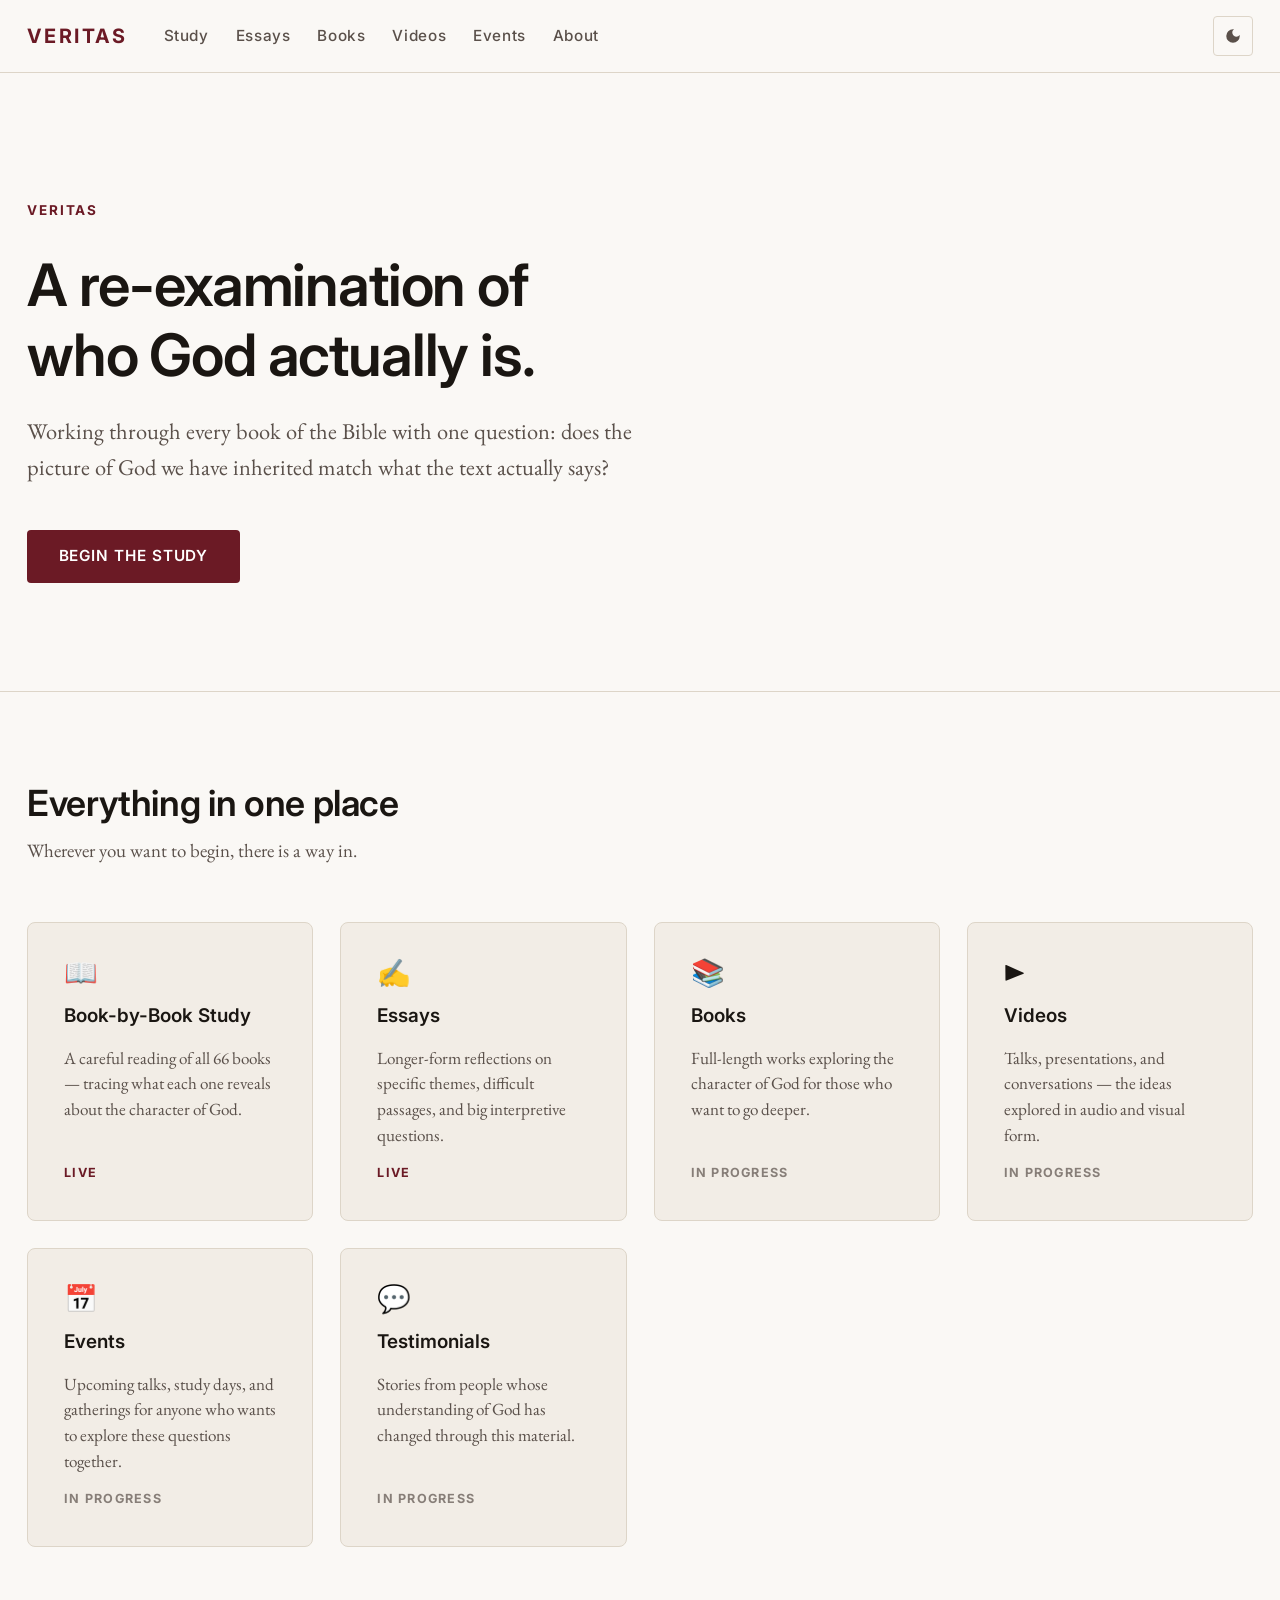
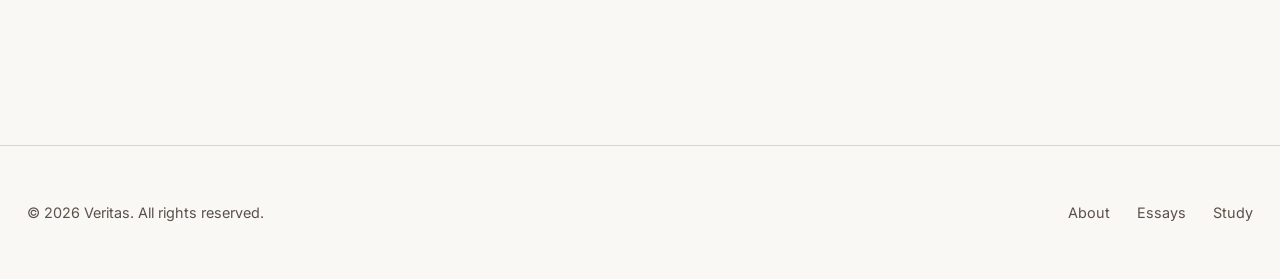
==== site/index.html @ 3d42f950 "Add initial site structure with theme toggle, study page, and styles - Implemented theme toggle func" ====
<!DOCTYPE html>
<html lang="en">
<head>
  <meta charset="UTF-8" />
  <meta name="viewport" content="width=device-width, initial-scale=1.0" />
  <title>Veritas — A re-examination of who God actually is</title>
  <meta name="description" content="A re-examination of who God actually is. Book-by-book exploration, essays, and resources drawn from a lifetime of study." />
  <link rel="preconnect" href="https://fonts.googleapis.com" />
  <link rel="preconnect" href="https://fonts.gstatic.com" crossorigin />
  <link href="https://fonts.googleapis.com/css2?family=EB+Garamond:ital,wght@0,400;0,500;0,700;1,400;1,500&family=Inter:wght@400;500;600;700&display=swap" rel="stylesheet" />
  <link rel="stylesheet" href="styles.css" />
  <script src="script.js" defer></script>
</head>
<body>

  <header class="site-header">
    <div class="container">
      <a href="index.html" class="site-logo">Veritas</a>
      <nav class="site-nav" aria-label="Main navigation">
        <a href="study/index.html">Study</a>
        <a href="essays/index.html">Essays</a>
        <a href="books/index.html">Books</a>
        <a href="videos/index.html">Videos</a>
        <a href="events/index.html">Events</a>
        <a href="about.html">About</a>
        <span class="nav-spacer"></span>
      </nav>
      <button class="theme-toggle" aria-label="Switch to dark mode">
        <svg class="icon-sun" xmlns="http://www.w3.org/2000/svg" viewBox="0 0 24 24" style="display:none"><path d="M12 17a5 5 0 1 0 0-10 5 5 0 0 0 0 10zm0 2a1 1 0 0 1 1 1v1a1 1 0 0 1-2 0v-1a1 1 0 0 1 1-1zm0-16a1 1 0 0 1 1 1v1a1 1 0 0 1-2 0V4a1 1 0 0 1 1-1zm9 8a1 1 0 0 1-1 1h-1a1 1 0 0 1 0-2h1a1 1 0 0 1 1 1zM4 12a1 1 0 0 1-1 1H2a1 1 0 0 1 0-2h1a1 1 0 0 1 1 1zm14.95 5.364a1 1 0 0 1-1.414 1.414l-.707-.707a1 1 0 1 1 1.414-1.414l.707.707zM6.757 7.05A1 1 0 0 1 5.343 5.636l.707-.707A1 1 0 1 1 7.464 6.34l-.707.707zm11.193 0-.707-.707a1 1 0 1 1 1.414-1.414l.707.707A1 1 0 0 1 17.95 7.05zM5.343 18.364 6.05 17.657a1 1 0 1 1 1.414 1.414l-.707.707a1 1 0 0 1-1.414-1.414z"/></svg>
        <svg class="icon-moon" xmlns="http://www.w3.org/2000/svg" viewBox="0 0 24 24"><path d="M12 3a9 9 0 1 0 9 9c0-.46-.04-.92-.1-1.36a5.389 5.389 0 0 1-4.4 2.26 5.403 5.403 0 0 1-3.14-9.8c-.44-.06-.9-.1-1.36-.1z"/></svg>
      </button>
      <button class="nav-hamburger" aria-label="Open menu" aria-expanded="false">
        <svg xmlns="http://www.w3.org/2000/svg" width="18" height="18" viewBox="0 0 24 24" fill="none" stroke="currentColor" stroke-width="2" stroke-linecap="round"><line x1="3" y1="6" x2="21" y2="6"/><line x1="3" y1="12" x2="21" y2="12"/><line x1="3" y1="18" x2="21" y2="18"/></svg>
      </button>
    </div>
  </header>

  <main>

    <!-- Hero -->
    <section class="hero">
      <div class="container">
        <p class="hero-eyebrow">Veritas</p>
        <h1 class="hero-title">A re-examination of<br>who God actually is.</h1>
        <p class="hero-sub">Working through every book of the Bible with one question: does the picture of God we have inherited match what the text actually says?</p>
        <a href="study/index.html" class="btn btn-primary">Begin the Study</a>
      </div>
    </section>

    <!-- Sections grid -->
    <section class="sections-grid">
      <div class="container">
        <h2>Everything in one place</h2>
        <p class="sections-intro">Wherever you want to begin, there is a way in.</p>
        <div class="cards">

          <a class="card" href="study/index.html">
            <span class="card-icon">📖</span>
            <span class="card-title">Book-by-Book Study</span>
            <span class="card-desc">A careful reading of all 66 books — tracing what each one reveals about the character of God.</span>
            <span class="card-badge live">Live</span>
          </a>

          <a class="card" href="essays/index.html">
            <span class="card-icon">✍️</span>
            <span class="card-title">Essays</span>
            <span class="card-desc">Longer-form reflections on specific themes, difficult passages, and big interpretive questions.</span>
            <span class="card-badge live">Live</span>
          </a>

          <a class="card" href="books/index.html">
            <span class="card-icon">📚</span>
            <span class="card-title">Books</span>
            <span class="card-desc">Full-length works exploring the character of God for those who want to go deeper.</span>
            <span class="card-badge">In progress</span>
          </a>

          <a class="card" href="videos/index.html">
            <span class="card-icon">▶️</span>
            <span class="card-title">Videos</span>
            <span class="card-desc">Talks, presentations, and conversations — the ideas explored in audio and visual form.</span>
            <span class="card-badge">In progress</span>
          </a>

          <a class="card" href="events/index.html">
            <span class="card-icon">📅</span>
            <span class="card-title">Events</span>
            <span class="card-desc">Upcoming talks, study days, and gatherings for anyone who wants to explore these questions together.</span>
            <span class="card-badge">In progress</span>
          </a>

          <a class="card" href="testimonials/index.html">
            <span class="card-icon">💬</span>
            <span class="card-title">Testimonials</span>
            <span class="card-desc">Stories from people whose understanding of God has changed through this material.</span>
            <span class="card-badge">In progress</span>
          </a>

        </div>
      </div>
    </section>

  </main>

  <footer class="site-footer">
    <div class="container">
      <span>© 2026 Veritas. All rights reserved.</span>
      <nav class="footer-links" aria-label="Footer navigation">
        <a href="about.html">About</a>
        <a href="essays/index.html">Essays</a>
        <a href="study/index.html">Study</a>
      </nav>
    </div>
  </footer>

</body>
</html>
---- site/styles.css ----
/* ============================================================
   Veritas — Global Stylesheet
   ============================================================ */

/* --- Tokens ------------------------------------------------- */
:root {
  --accent:        #6B1A25;
  --accent-light:  #8f2535;
  --bg:            #faf8f5;
  --bg-card:       #f2ede6;
  --text:          #1a1612;
  --text-muted:    #5a504a;
  --border:        #ddd5c8;
  --link:          #6B1A25;
  --font-body:     'EB Garamond', Georgia, serif;
  --font-head:     'Inter', system-ui, sans-serif;
  --max-w:         72rem;
  --radius:        4px;
  --transition:    0.2s ease;
}

[data-theme="dark"] {
  --bg:            #110e0b;
  --bg-card:       #1c1712;
  --text:          #ede8e0;
  --text-muted:    #9e9186;
  --border:        #2e2820;
  --link:          #c4606e;
  --accent:        #c4606e;
  --accent-light:  #e07580;
}

/* --- Reset -------------------------------------------------- */
*, *::before, *::after { box-sizing: border-box; margin: 0; padding: 0; }

html {
  font-size: 18px;
  scroll-behavior: smooth;
  -webkit-text-size-adjust: 100%;
}

body {
  font-family: var(--font-body);
  background: var(--bg);
  color: var(--text);
  line-height: 1.75;
  transition: background var(--transition), color var(--transition);
}

img { max-width: 100%; display: block; }
ul, ol { list-style: none; }

/* --- Typography --------------------------------------------- */
h1, h2, h3, h4, h5, h6 {
  font-family: var(--font-head);
  font-weight: 600;
  line-height: 1.2;
  color: var(--text);
}

h1 { font-size: clamp(2rem, 5vw, 3.25rem); letter-spacing: -0.02em; }
h2 { font-size: clamp(1.4rem, 3vw, 2rem);   letter-spacing: -0.01em; }
h3 { font-size: 1.25rem; }
h4 { font-size: 1rem; text-transform: uppercase; letter-spacing: 0.08em; font-weight: 700; }

p { margin-bottom: 1.2em; }
p:last-child { margin-bottom: 0; }

a {
  color: var(--link);
  text-decoration: none;
  border-bottom: 1px solid transparent;
  transition: border-color var(--transition), color var(--transition);
}
a:hover { border-bottom-color: var(--link); }

strong { font-weight: 700; }
em { font-style: italic; }

blockquote {
  border-left: 3px solid var(--accent);
  padding: 0.5em 0 0.5em 1.5em;
  color: var(--text-muted);
  font-style: italic;
  margin: 2em 0;
}

/* --- Layout helpers ----------------------------------------- */
.container {
  width: 100%;
  max-width: var(--max-w);
  margin-inline: auto;
  padding-inline: 1.5rem;
}

.prose {
  max-width: 42rem;
}

/* --- Site header -------------------------------------------- */
.site-header {
  border-bottom: 1px solid var(--border);
  position: sticky;
  top: 0;
  z-index: 100;
  background: var(--bg);
  backdrop-filter: blur(8px);
  transition: background var(--transition), border-color var(--transition);
}

.site-header .container {
  display: flex;
  align-items: center;
  gap: 2rem;
  height: 4rem;
}

.site-logo {
  font-family: var(--font-head);
  font-size: 1.1rem;
  font-weight: 700;
  letter-spacing: 0.12em;
  text-transform: uppercase;
  color: var(--accent);
  text-decoration: none;
  border: none;
  flex-shrink: 0;
}
.site-logo:hover { border: none; opacity: 0.8; }

.site-nav {
  display: flex;
  gap: 1.5rem;
  align-items: center;
  flex: 1;
}

.site-nav a {
  font-family: var(--font-head);
  font-size: 0.85rem;
  font-weight: 500;
  letter-spacing: 0.04em;
  color: var(--text-muted);
  border: none;
  transition: color var(--transition);
}
.site-nav a:hover,
.site-nav a[aria-current="page"] { color: var(--text); border: none; }

.nav-spacer { flex: 1; }

/* Theme toggle */
.theme-toggle {
  background: none;
  border: 1px solid var(--border);
  border-radius: var(--radius);
  width: 2.2rem;
  height: 2.2rem;
  display: grid;
  place-items: center;
  cursor: pointer;
  color: var(--text-muted);
  transition: border-color var(--transition), color var(--transition), background var(--transition);
  flex-shrink: 0;
}
.theme-toggle:hover { border-color: var(--accent); color: var(--accent); background: var(--bg-card); }
.theme-toggle svg { width: 1rem; height: 1rem; fill: currentColor; }

/* Mobile nav */
.nav-hamburger {
  display: none;
  background: none;
  border: 1px solid var(--border);
  border-radius: var(--radius);
  width: 2.2rem;
  height: 2.2rem;
  place-items: center;
  cursor: pointer;
  color: var(--text-muted);
}

/* --- Site footer -------------------------------------------- */
.site-footer {
  border-top: 1px solid var(--border);
  padding: 3rem 0;
  margin-top: 6rem;
  font-family: var(--font-head);
  font-size: 0.8rem;
  color: var(--text-muted);
}

.site-footer .container {
  display: flex;
  justify-content: space-between;
  align-items: center;
  flex-wrap: wrap;
  gap: 1rem;
}

.footer-links {
  display: flex;
  gap: 1.5rem;
}

.footer-links a {
  color: var(--text-muted);
  font-size: 0.8rem;
  border: none;
}
.footer-links a:hover { color: var(--text); border: none; }

/* --- Hero (home) -------------------------------------------- */
.hero {
  padding: 7rem 0 6rem;
  border-bottom: 1px solid var(--border);
}

.hero-eyebrow {
  font-family: var(--font-head);
  font-size: 0.75rem;
  font-weight: 700;
  letter-spacing: 0.14em;
  text-transform: uppercase;
  color: var(--accent);
  margin-bottom: 1.5rem;
}

.hero-title {
  margin-bottom: 1.25rem;
}

.hero-sub {
  font-size: 1.25rem;
  color: var(--text-muted);
  max-width: 34rem;
  margin-bottom: 2.5rem;
  line-height: 1.6;
}

.btn {
  display: inline-block;
  font-family: var(--font-head);
  font-size: 0.85rem;
  font-weight: 600;
  letter-spacing: 0.06em;
  text-transform: uppercase;
  padding: 0.75rem 1.75rem;
  border-radius: var(--radius);
  border: none;
  cursor: pointer;
  transition: background var(--transition), color var(--transition), opacity var(--transition);
}

.btn-primary {
  background: var(--accent);
  color: #fff;
}
.btn-primary:hover { background: var(--accent-light); border: none; color: #fff; }

.btn-ghost {
  background: transparent;
  border: 1px solid var(--border);
  color: var(--text);
}
.btn-ghost:hover { border-color: var(--text); }

/* --- Section cards (home) ----------------------------------- */
.sections-grid {
  padding: 5rem 0;
}

.sections-grid h2 {
  margin-bottom: 0.5rem;
}

.sections-intro {
  color: var(--text-muted);
  margin-bottom: 3rem;
  font-size: 1.05rem;
}

.cards {
  display: grid;
  grid-template-columns: repeat(auto-fill, minmax(260px, 1fr));
  gap: 1.5rem;
}

.card {
  background: var(--bg-card);
  border: 1px solid var(--border);
  border-radius: calc(var(--radius) * 2);
  padding: 2rem;
  display: flex;
  flex-direction: column;
  gap: 0.75rem;
  transition: border-color var(--transition), box-shadow var(--transition);
  text-decoration: none;
  color: inherit;
}
.card:hover {
  border-color: var(--accent);
  box-shadow: 0 4px 24px rgba(0,0,0,0.06);
  color: inherit;
  border-bottom-color: var(--accent);
}

.card-icon {
  font-size: 1.5rem;
  line-height: 1;
}

.card-title {
  font-family: var(--font-head);
  font-size: 1.05rem;
  font-weight: 600;
  color: var(--text);
}

.card-desc {
  font-size: 0.95rem;
  color: var(--text-muted);
  line-height: 1.5;
  flex: 1;
}

.card-badge {
  font-family: var(--font-head);
  font-size: 0.7rem;
  font-weight: 700;
  letter-spacing: 0.1em;
  text-transform: uppercase;
  color: var(--text-muted);
  opacity: 0.7;
}

.card-badge.live { color: var(--accent); opacity: 1; }

/* --- Page header (inner pages) ------------------------------ */
.page-header {
  padding: 5rem 0 4rem;
  border-bottom: 1px solid var(--border);
}

.page-header .eyebrow {
  font-family: var(--font-head);
  font-size: 0.75rem;
  font-weight: 700;
  letter-spacing: 0.14em;
  text-transform: uppercase;
  color: var(--accent);
  margin-bottom: 1rem;
}

/* --- Study page -------------------------------------------- */
.study-intro {
  padding: 3rem 0 1rem;
  max-width: 42rem;
}

.testament-block {
  padding: 3rem 0;
  border-top: 1px solid var(--border);
}

.testament-label {
  font-family: var(--font-head);
  font-size: 0.7rem;
  font-weight: 700;
  letter-spacing: 0.14em;
  text-transform: uppercase;
  color: var(--text-muted);
  margin-bottom: 2rem;
}

.book-grid {
  display: grid;
  grid-template-columns: repeat(auto-fill, minmax(180px, 1fr));
  gap: 1rem;
}

.book-item {
  display: flex;
  align-items: center;
  gap: 0.75rem;
  padding: 0.9rem 1.1rem;
  background: var(--bg-card);
  border: 1px solid var(--border);
  border-radius: var(--radius);
  font-family: var(--font-head);
  font-size: 0.9rem;
  font-weight: 500;
  color: var(--text);
  text-decoration: none;
  transition: border-color var(--transition), color var(--transition);
}
.book-item:hover { border-color: var(--accent); color: var(--accent); border-bottom-color: var(--accent); }

.book-item.available::after {
  content: '';
  width: 6px;
  height: 6px;
  border-radius: 50%;
  background: var(--accent);
  margin-left: auto;
  flex-shrink: 0;
}

/* --- Essays page ------------------------------------------- */
.essays-list {
  padding: 3rem 0;
}

.essay-item {
  padding: 2.5rem 0;
  border-bottom: 1px solid var(--border);
  display: grid;
  grid-template-columns: 1fr auto;
  gap: 1rem 2rem;
  align-start: start;
}
.essay-item:first-child { border-top: 1px solid var(--border); }

.essay-meta {
  font-family: var(--font-head);
  font-size: 0.75rem;
  font-weight: 600;
  letter-spacing: 0.08em;
  text-transform: uppercase;
  color: var(--text-muted);
  margin-bottom: 0.5rem;
}

.essay-title {
  font-size: 1.35rem;
  margin-bottom: 0.6rem;
}

.essay-title a {
  color: var(--text);
  border: none;
}
.essay-title a:hover { color: var(--accent); border: none; }

.essay-excerpt {
  color: var(--text-muted);
  font-size: 1rem;
}

/* --- Essay article ----------------------------------------- */
.article-wrap {
  padding: 4rem 0 6rem;
}

.article-header {
  max-width: 42rem;
  margin-bottom: 3rem;
  padding-bottom: 3rem;
  border-bottom: 1px solid var(--border);
}

.article-header .eyebrow {
  font-family: var(--font-head);
  font-size: 0.75rem;
  font-weight: 700;
  letter-spacing: 0.14em;
  text-transform: uppercase;
  color: var(--accent);
  margin-bottom: 1rem;
}

.article-title {
  margin-bottom: 1rem;
}

.article-byline {
  font-family: var(--font-head);
  font-size: 0.85rem;
  color: var(--text-muted);
}

.article-body {
  max-width: 42rem;
  font-size: 1.1rem;
  line-height: 1.85;
}

.article-body h2 {
  margin-top: 2.5em;
  margin-bottom: 0.75em;
}

.article-body h3 {
  margin-top: 2em;
  margin-bottom: 0.5em;
}

.article-body p { margin-bottom: 1.4em; }

/* --- Scaffolded page --------------------------------------- */
.scaffold-wrap {
  padding: 6rem 0;
  text-align: center;
}

.scaffold-icon {
  font-size: 3rem;
  margin-bottom: 1.5rem;
}

.scaffold-wrap h2 {
  margin-bottom: 0.75rem;
}

.scaffold-wrap p {
  color: var(--text-muted);
  max-width: 28rem;
  margin-inline: auto;
}

/* --- About ------------------------------------------------- */
.about-wrap {
  padding: 4rem 0 6rem;
}

.about-body {
  max-width: 42rem;
  font-size: 1.1rem;
  line-height: 1.85;
}

.about-body h2 {
  margin-top: 2.5em;
  margin-bottom: 0.75em;
}

.about-body p { margin-bottom: 1.4em; }

/* --- Responsive -------------------------------------------- */
@media (max-width: 640px) {
  .site-nav a:not(.nav-home) { display: none; }
  .nav-hamburger { display: grid; }

  .hero { padding: 4rem 0 3.5rem; }
  .hero-sub { font-size: 1.1rem; }

  .essay-item { grid-template-columns: 1fr; }

  .site-footer .container { flex-direction: column; align-items: flex-start; }
}
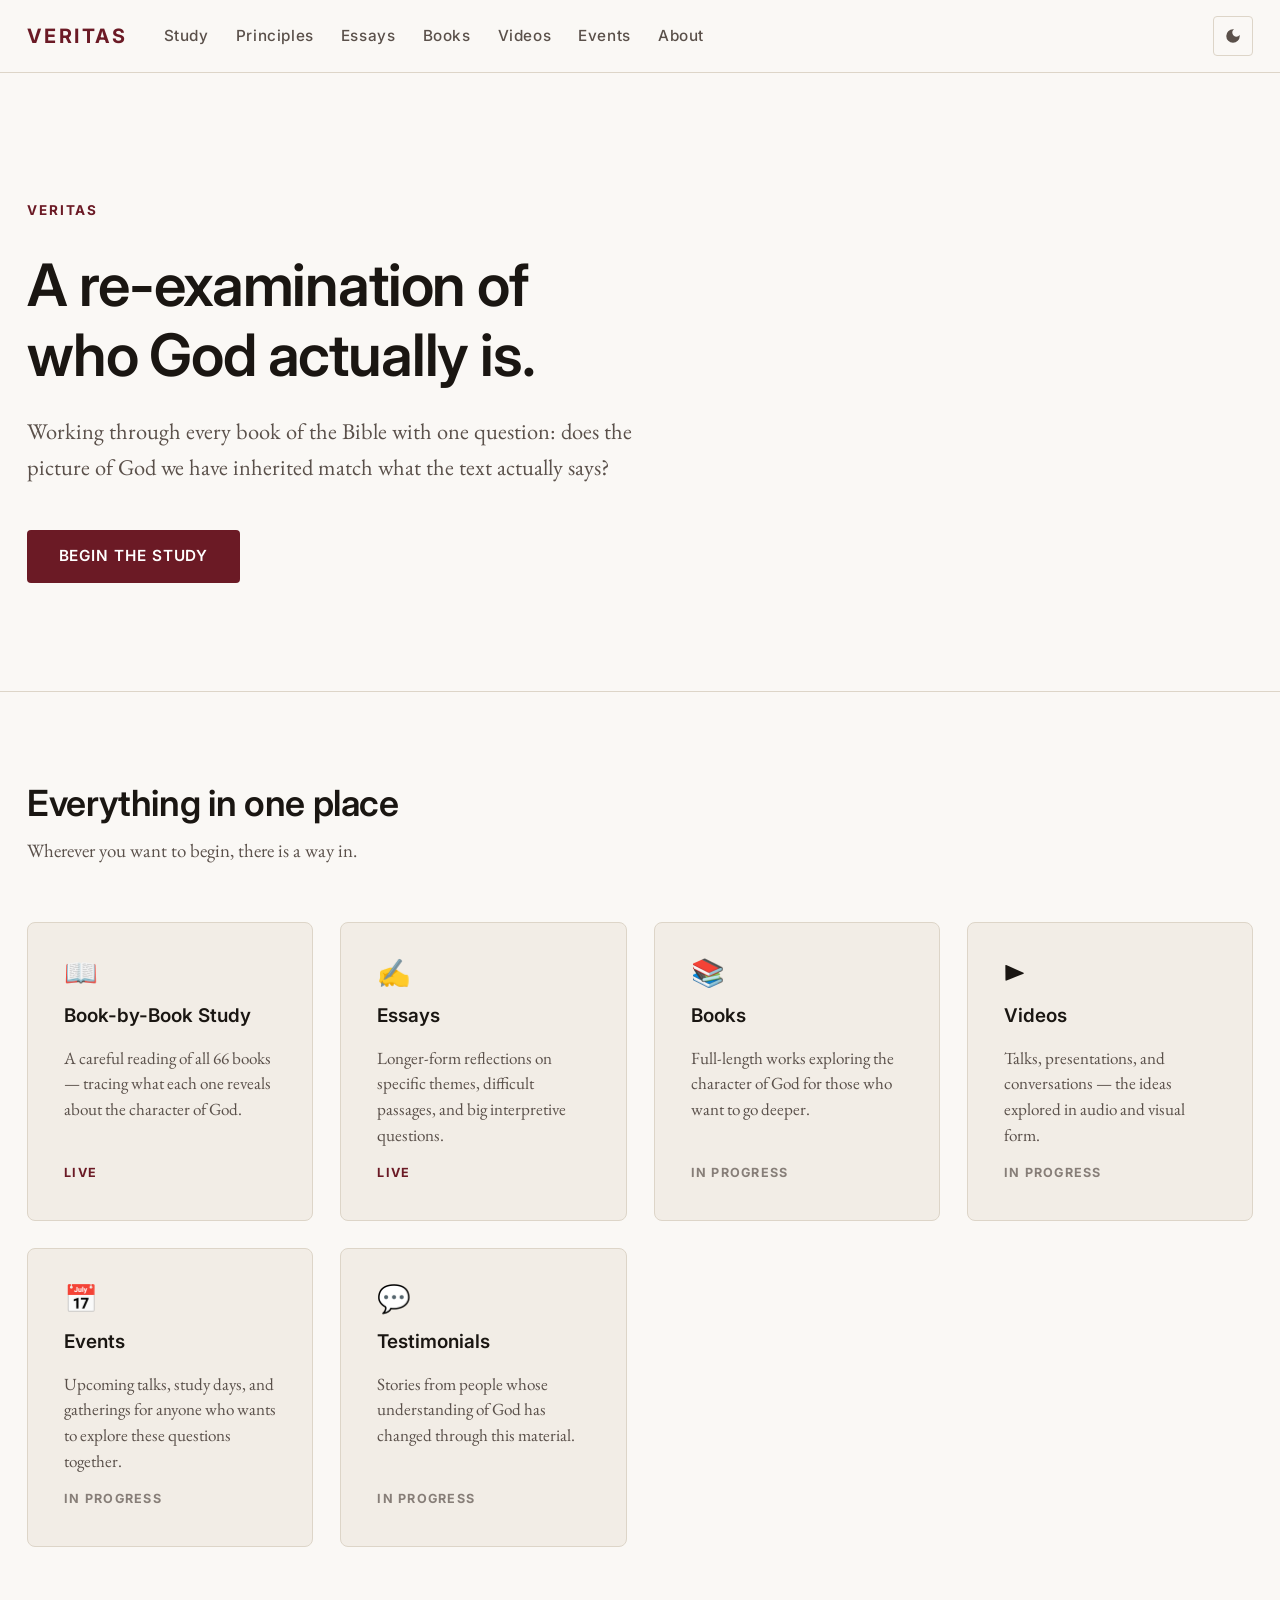
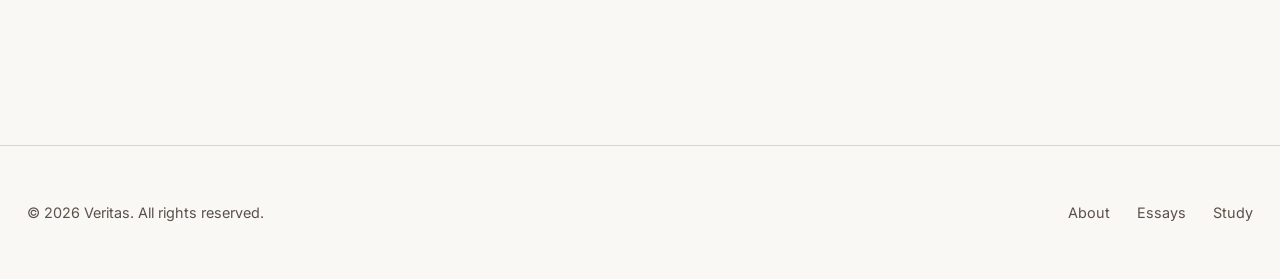
==== commit 70c055f8: "post" ====
--- a/site/index.html
+++ b/site/index.html
@@ -13,27 +13,7 @@
 </head>
 <body>
 
-  <header class="site-header">
-    <div class="container">
-      <a href="index.html" class="site-logo">Veritas</a>
-      <nav class="site-nav" aria-label="Main navigation">
-        <a href="study/index.html">Study</a>
-        <a href="essays/index.html">Essays</a>
-        <a href="books/index.html">Books</a>
-        <a href="videos/index.html">Videos</a>
-        <a href="events/index.html">Events</a>
-        <a href="about.html">About</a>
-        <span class="nav-spacer"></span>
-      </nav>
-      <button class="theme-toggle" aria-label="Switch to dark mode">
-        <svg class="icon-sun" xmlns="http://www.w3.org/2000/svg" viewBox="0 0 24 24" style="display:none"><path d="M12 17a5 5 0 1 0 0-10 5 5 0 0 0 0 10zm0 2a1 1 0 0 1 1 1v1a1 1 0 0 1-2 0v-1a1 1 0 0 1 1-1zm0-16a1 1 0 0 1 1 1v1a1 1 0 0 1-2 0V4a1 1 0 0 1 1-1zm9 8a1 1 0 0 1-1 1h-1a1 1 0 0 1 0-2h1a1 1 0 0 1 1 1zM4 12a1 1 0 0 1-1 1H2a1 1 0 0 1 0-2h1a1 1 0 0 1 1 1zm14.95 5.364a1 1 0 0 1-1.414 1.414l-.707-.707a1 1 0 1 1 1.414-1.414l.707.707zM6.757 7.05A1 1 0 0 1 5.343 5.636l.707-.707A1 1 0 1 1 7.464 6.34l-.707.707zm11.193 0-.707-.707a1 1 0 1 1 1.414-1.414l.707.707A1 1 0 0 1 17.95 7.05zM5.343 18.364 6.05 17.657a1 1 0 1 1 1.414 1.414l-.707.707a1 1 0 0 1-1.414-1.414z"/></svg>
-        <svg class="icon-moon" xmlns="http://www.w3.org/2000/svg" viewBox="0 0 24 24"><path d="M12 3a9 9 0 1 0 9 9c0-.46-.04-.92-.1-1.36a5.389 5.389 0 0 1-4.4 2.26 5.403 5.403 0 0 1-3.14-9.8c-.44-.06-.9-.1-1.36-.1z"/></svg>
-      </button>
-      <button class="nav-hamburger" aria-label="Open menu" aria-expanded="false">
-        <svg xmlns="http://www.w3.org/2000/svg" width="18" height="18" viewBox="0 0 24 24" fill="none" stroke="currentColor" stroke-width="2" stroke-linecap="round"><line x1="3" y1="6" x2="21" y2="6"/><line x1="3" y1="12" x2="21" y2="12"/><line x1="3" y1="18" x2="21" y2="18"/></svg>
-      </button>
-    </div>
-  </header>
+  <div data-site-header></div>
 
   <main>
 
@@ -102,16 +82,7 @@
 
   </main>
 
-  <footer class="site-footer">
-    <div class="container">
-      <span>© 2026 Veritas. All rights reserved.</span>
-      <nav class="footer-links" aria-label="Footer navigation">
-        <a href="about.html">About</a>
-        <a href="essays/index.html">Essays</a>
-        <a href="study/index.html">Study</a>
-      </nav>
-    </div>
-  </footer>
+  <div data-site-footer></div>
 
 </body>
 </html>
--- a/site/styles.css
+++ b/site/styles.css
@@ -405,6 +405,293 @@
   flex-shrink: 0;
 }
 
+.book-detail-header {
+  padding-bottom: 3rem;
+}
+
+.book-subtitle {
+  max-width: 42rem;
+  color: var(--text-muted);
+  font-size: 1.15rem;
+  line-height: 1.6;
+  margin-top: 1rem;
+}
+
+.book-back {
+  padding: 2rem 0 0;
+  font-family: var(--font-head);
+  font-size: 0.8rem;
+  font-weight: 600;
+  letter-spacing: 0.06em;
+  text-transform: uppercase;
+}
+
+.book-tabs {
+  display: flex;
+  gap: 0.75rem;
+  padding: 2rem 0 0;
+  border-bottom: 1px solid var(--border);
+  overflow-x: auto;
+}
+
+.book-tab {
+  appearance: none;
+  border: 1px solid var(--border);
+  border-bottom: none;
+  border-radius: var(--radius) var(--radius) 0 0;
+  background: transparent;
+  color: var(--text-muted);
+  cursor: pointer;
+  font-family: var(--font-head);
+  font-size: 0.78rem;
+  font-weight: 700;
+  letter-spacing: 0.08em;
+  text-transform: uppercase;
+  padding: 0.85rem 1rem;
+  white-space: nowrap;
+  transition: background var(--transition), color var(--transition), border-color var(--transition);
+}
+
+.book-tab:hover,
+.book-tab.is-active {
+  background: var(--bg-card);
+  border-color: var(--accent);
+  color: var(--text);
+}
+
+.book-panel {
+  max-width: 52rem;
+  padding: 3rem 0 1rem;
+}
+
+.book-section + .book-section {
+  margin-top: 3.5rem;
+  padding-top: 3rem;
+  border-top: 1px solid var(--border);
+}
+
+.book-section h2 {
+  margin-bottom: 1rem;
+}
+
+.book-section-intro {
+  max-width: 42rem;
+  color: var(--text-muted);
+}
+
+.evidence-list,
+.lesson-list,
+.principle-list {
+  display: grid;
+  gap: 1rem;
+  margin-top: 1.5rem;
+}
+
+.evidence-card,
+.lesson-card,
+.principle-card {
+  background: var(--bg-card);
+  border: 1px solid var(--border);
+  border-radius: var(--radius);
+  padding: 1.25rem 1.35rem;
+}
+
+.evidence-kind {
+  font-family: var(--font-head);
+  font-size: 0.68rem;
+  font-weight: 700;
+  letter-spacing: 0.12em;
+  text-transform: uppercase;
+  color: var(--accent);
+  margin-bottom: 0.45rem;
+}
+
+.lesson-card h3,
+.principle-card h3 {
+  font-size: 1rem;
+  margin-bottom: 0.5rem;
+}
+
+.principle-card.is-current-book {
+  border-left: 3px solid var(--accent);
+}
+
+.principle-crossrefs,
+.principle-current {
+  color: var(--text-muted);
+  font-size: 0.95rem;
+  line-height: 1.6;
+  margin-top: 0.85rem;
+}
+
+.principle-current {
+  color: var(--text);
+}
+
+.principle-card h3 a {
+  color: inherit;
+  text-decoration: none;
+  border-bottom: 1px solid transparent;
+  transition: border-color var(--transition), color var(--transition);
+}
+.principle-card h3 a:hover {
+  color: var(--accent);
+  border-bottom-color: var(--accent);
+}
+
+/* --- Proper Context cards ---------------------------------- */
+.context-list {
+  display: grid;
+  gap: 1.25rem;
+  margin-top: 1.5rem;
+}
+
+.context-card {
+  background: var(--bg-card);
+  border: 1px solid var(--border);
+  border-left: 3px solid var(--accent);
+  border-radius: var(--radius);
+  padding: 1.5rem 1.6rem;
+}
+
+.context-card h3 {
+  font-size: 1.1rem;
+  margin-bottom: 1rem;
+}
+
+.context-label {
+  font-family: var(--font-head);
+  font-size: 0.66rem;
+  font-weight: 700;
+  letter-spacing: 0.12em;
+  text-transform: uppercase;
+  color: var(--accent);
+  margin-top: 1.1rem;
+  margin-bottom: 0.35rem;
+}
+.context-card > .context-label:first-of-type { margin-top: 0; }
+
+.context-text {
+  color: var(--text);
+  line-height: 1.7;
+}
+
+.context-empty {
+  color: var(--text-muted);
+}
+
+/* --- Greater Principles page ------------------------------- */
+.principles-focus {
+  margin-top: 1rem;
+  padding: 0.85rem 1.1rem;
+  background: var(--bg-card);
+  border: 1px solid var(--border);
+  border-left: 3px solid var(--accent);
+  border-radius: var(--radius);
+  color: var(--text);
+  font-size: 0.95rem;
+}
+
+.principles-list {
+  display: grid;
+  gap: 1rem;
+  max-width: 52rem;
+  padding: 1rem 0 3rem;
+}
+
+.principle-entry {
+  background: var(--bg-card);
+  border: 1px solid var(--border);
+  border-radius: var(--radius);
+  overflow: hidden;
+}
+
+.principle-entry.is-focus {
+  border-left: 3px solid var(--accent);
+}
+
+.principle-entry-summary {
+  list-style: none;
+  cursor: pointer;
+  display: flex;
+  align-items: center;
+  gap: 1rem;
+  padding: 1.2rem 1.4rem;
+}
+.principle-entry-summary::-webkit-details-marker { display: none; }
+
+.principle-entry-summary::after {
+  content: '+';
+  margin-left: auto;
+  font-family: var(--font-head);
+  font-size: 1.3rem;
+  font-weight: 400;
+  color: var(--accent);
+  line-height: 1;
+  flex-shrink: 0;
+}
+.principle-entry[open] .principle-entry-summary::after { content: '\2212'; }
+
+.principle-entry-title {
+  font-family: var(--font-head);
+  font-size: 1.1rem;
+  font-weight: 600;
+  color: var(--text);
+}
+
+.principle-entry-body {
+  padding: 0 1.4rem 1.5rem;
+}
+
+.principle-entry-text {
+  color: var(--text);
+  line-height: 1.7;
+  margin-bottom: 1.25rem;
+}
+
+.principle-examples-label {
+  font-family: var(--font-head);
+  font-size: 0.66rem;
+  font-weight: 700;
+  letter-spacing: 0.12em;
+  text-transform: uppercase;
+  color: var(--text-muted);
+  margin-bottom: 0.75rem;
+}
+
+.principle-examples {
+  list-style: none;
+  display: grid;
+  gap: 0.75rem;
+}
+
+.principle-example {
+  padding-left: 1rem;
+  border-left: 2px solid var(--border);
+  line-height: 1.6;
+}
+.principle-example.is-focus-book {
+  border-left-color: var(--accent);
+}
+
+.principle-example-book {
+  font-family: var(--font-head);
+  font-weight: 600;
+  color: var(--text);
+  margin-right: 0.4rem;
+}
+a.principle-example-book {
+  color: var(--accent);
+  text-decoration: none;
+  border-bottom: 1px solid transparent;
+  transition: border-color var(--transition);
+}
+a.principle-example-book:hover { border-bottom-color: var(--accent); }
+
+.principle-example-text {
+  color: var(--text-muted);
+}
+
 /* --- Essays page ------------------------------------------- */
 .essays-list {
   padding: 3rem 0;
@@ -478,12 +765,65 @@
   color: var(--text-muted);
 }
 
+.article-tabs {
+  display: inline-flex;
+  gap: 0.25rem;
+  max-width: 100%;
+  margin-bottom: 2.5rem;
+  padding: 0.3rem;
+  background: var(--bg-card);
+  border: 1px solid var(--border);
+  border-radius: 999px;
+  overflow-x: auto;
+}
+
+.article-tab {
+  appearance: none;
+  border: none;
+  border-radius: 999px;
+  background: transparent;
+  color: var(--text-muted);
+  cursor: pointer;
+  font-family: var(--font-head);
+  font-size: 0.72rem;
+  font-weight: 600;
+  letter-spacing: 0.08em;
+  text-transform: uppercase;
+  padding: 0.55rem 1.25rem;
+  white-space: nowrap;
+  transition: background var(--transition), color var(--transition), box-shadow var(--transition);
+}
+
+.article-tab:hover {
+  color: var(--text);
+}
+
+.article-tab.is-active {
+  background: var(--accent);
+  color: #fff;
+  box-shadow: 0 1px 2px rgba(0, 0, 0, 0.18);
+}
+
 .article-body {
   max-width: 42rem;
   font-size: 1.1rem;
   line-height: 1.85;
 }
 
+.article-panel[hidden] {
+  display: none;
+}
+
+.article-reading-note {
+  border-left: 3px solid var(--accent);
+  color: var(--text-muted);
+  font-family: var(--font-head);
+  font-size: 0.85rem;
+  line-height: 1.6;
+  margin-bottom: 2rem;
+  padding-left: 1rem;
+}
+
 .article-body h2 {
   margin-top: 2.5em;
   margin-bottom: 0.75em;
@@ -495,6 +835,13 @@
 }
 
 .article-body p { margin-bottom: 1.4em; }
+
+.article-back {
+  font-family: var(--font-head);
+  font-size: 0.85rem;
+  font-weight: 600;
+  margin-top: 3rem;
+}
 
 /* --- Scaffolded page --------------------------------------- */
 .scaffold-wrap {
@@ -545,5 +892,11 @@
 
   .essay-item { grid-template-columns: 1fr; }
 
+  .book-tabs { gap: 0.5rem; }
+  .book-tab { font-size: 0.7rem; padding-inline: 0.8rem; }
+  .book-panel { padding-top: 2rem; }
+  .article-tabs { gap: 0.2rem; }
+  .article-tab { font-size: 0.68rem; padding-inline: 0.9rem; }
+
   .site-footer .container { flex-direction: column; align-items: flex-start; }
 }
